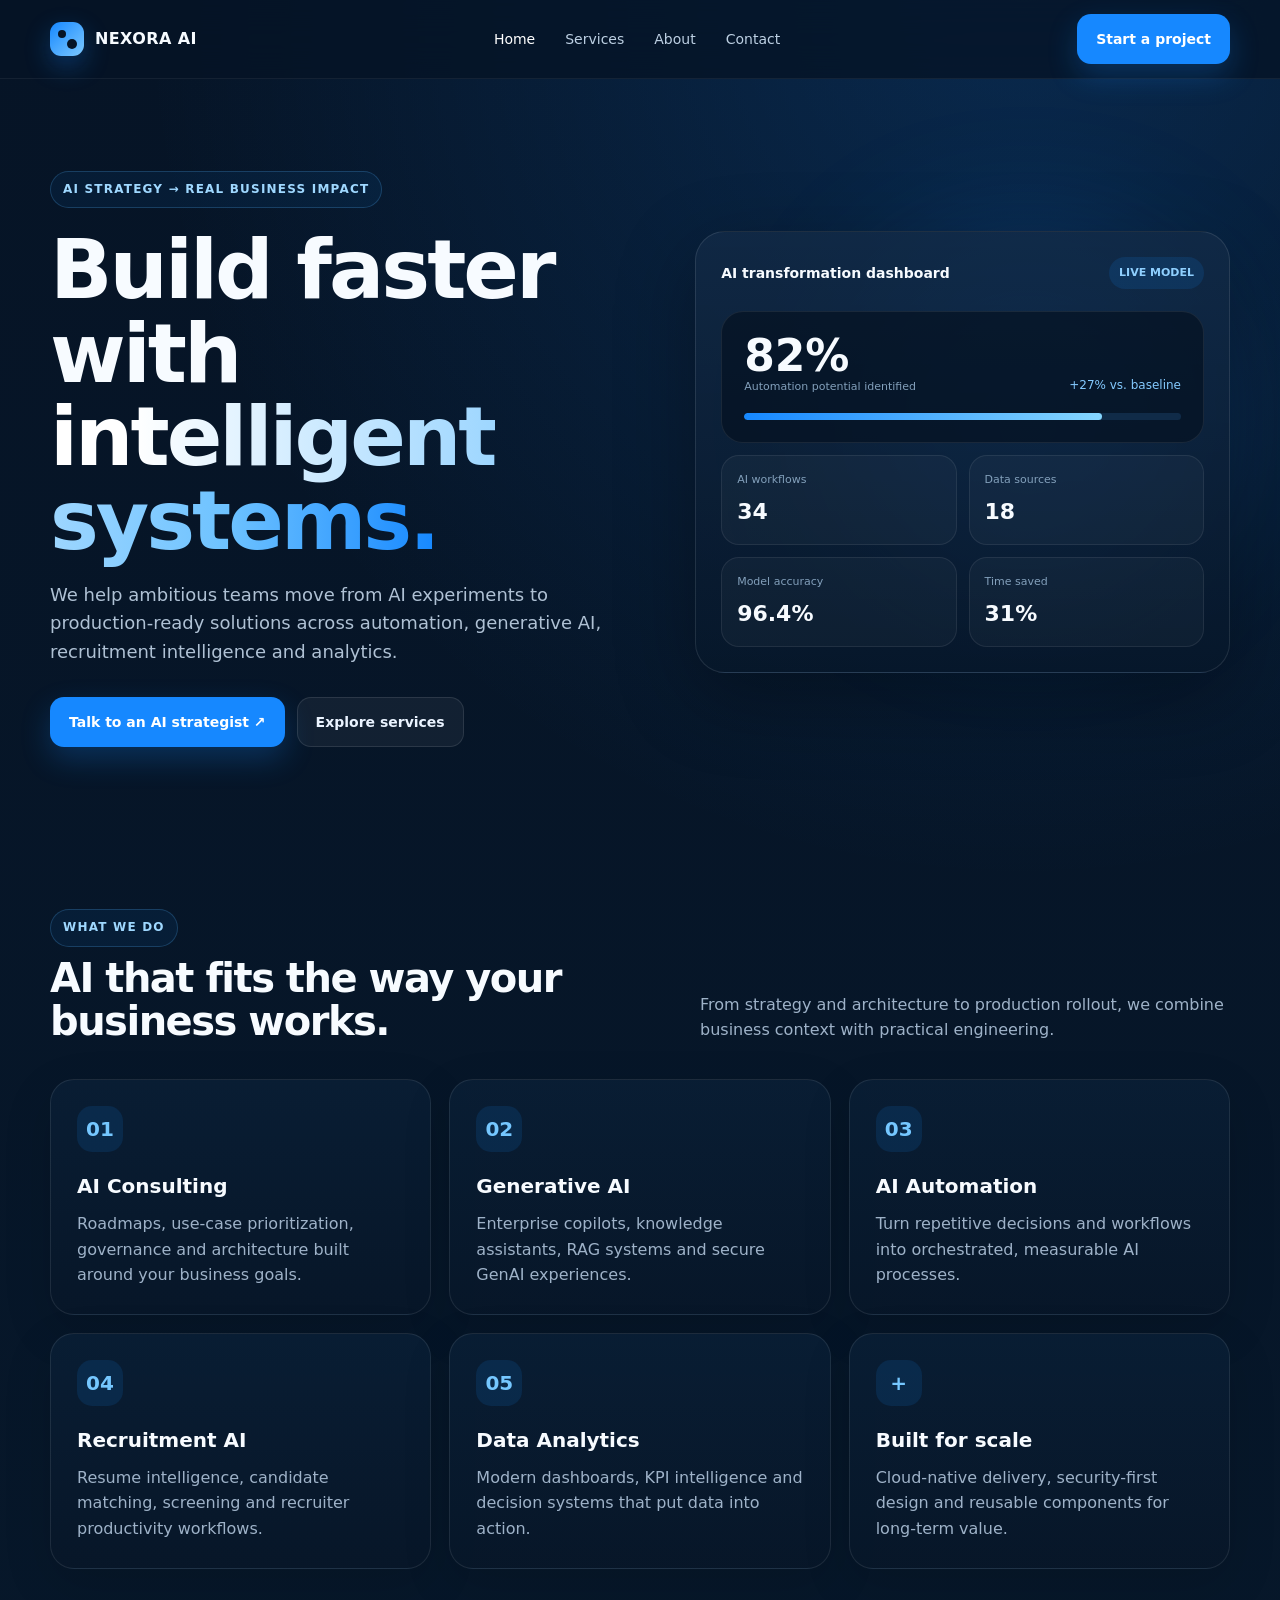
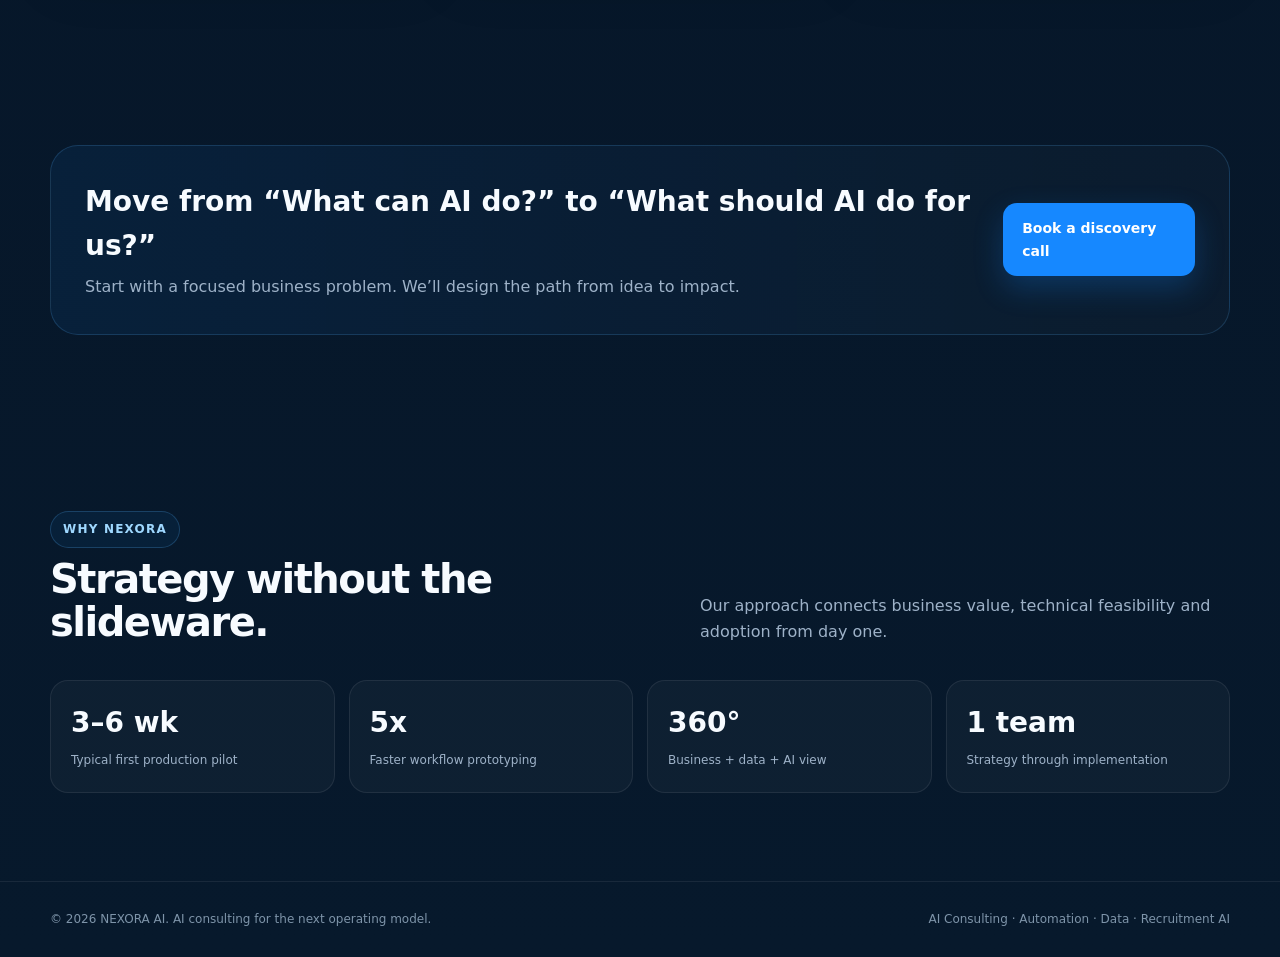
==== index.html @ 4a462bf7 "Add files via upload Add files via upload" ====
<!doctype html>
<html lang="en">
<head>
<meta charset="utf-8">
<meta name="viewport" content="width=device-width,initial-scale=1">
<title>AI Consulting | NEXORA AI</title>
<meta name="description" content="NEXORA AI helps organizations turn AI into measurable business outcomes through consulting, automation, data and recruitment intelligence.">
<link rel="stylesheet" href="styles.css">
</head>
<body>
<header class="nav">
  <div class="container nav-inner">
    <a href="index.html" class="logo"><span class="logo-mark"></span><span>NEXORA AI</span></a>
    <button class="mobile-toggle" aria-label="Open menu">☰</button>
    <nav class="nav-links"><a class="active" href="index.html">Home</a><a class="" href="services.html">Services</a><a class="" href="about.html">About</a><a class="" href="contact.html">Contact</a></nav>
    <a class="btn btn-primary" href="contact.html">Start a project</a>
  </div>
</header>

<main>
<section class="hero">
  <div class="container hero-grid">
    <div>
      <div class="eyebrow">AI strategy → real business impact</div>
      <h1>Build faster with <span>intelligent systems.</span></h1>
      <p>We help ambitious teams move from AI experiments to production-ready solutions across automation, generative AI, recruitment intelligence and analytics.</p>
      <div class="hero-actions">
        <a class="btn btn-primary" href="contact.html">Talk to an AI strategist ↗</a>
        <a class="btn btn-ghost" href="services.html">Explore services</a>
      </div>
    </div>
    <div class="hero-visual">
      <div class="glow"></div>
      <div class="ai-panel">
        <div class="panel-top"><div class="panel-title">AI transformation dashboard</div><div class="badge">LIVE MODEL</div></div>
        <div class="metric-card">
          <div class="metric-row"><div><div class="metric-big">82%</div><div class="mini-label">Automation potential identified</div></div><div class="metric-note">+27% vs. baseline</div></div>
          <div class="progress"><span></span></div>
        </div>
        <div class="mini-grid">
          <div class="mini-card"><div class="mini-label">AI workflows</div><div class="mini-value">34</div></div>
          <div class="mini-card"><div class="mini-label">Data sources</div><div class="mini-value">18</div></div>
          <div class="mini-card"><div class="mini-label">Model accuracy</div><div class="mini-value">96.4%</div></div>
          <div class="mini-card"><div class="mini-label">Time saved</div><div class="mini-value">31%</div></div>
        </div>
      </div>
    </div>
  </div>
</section>

<section class="section">
  <div class="container">
    <div class="section-head">
      <div><div class="eyebrow">What we do</div><h2>AI that fits the way your business works.</h2></div>
      <p>From strategy and architecture to production rollout, we combine business context with practical engineering.</p>
    </div>
    <div class="grid-3">
      <a class="card" href="services.html#consulting"><div class="icon">01</div><h3>AI Consulting</h3><p>Roadmaps, use-case prioritization, governance and architecture built around your business goals.</p></a>
      <a class="card" href="services.html#genai"><div class="icon">02</div><h3>Generative AI</h3><p>Enterprise copilots, knowledge assistants, RAG systems and secure GenAI experiences.</p></a>
      <a class="card" href="services.html#automation"><div class="icon">03</div><h3>AI Automation</h3><p>Turn repetitive decisions and workflows into orchestrated, measurable AI processes.</p></a>
      <a class="card" href="services.html#recruitment"><div class="icon">04</div><h3>Recruitment AI</h3><p>Resume intelligence, candidate matching, screening and recruiter productivity workflows.</p></a>
      <a class="card" href="services.html#analytics"><div class="icon">05</div><h3>Data Analytics</h3><p>Modern dashboards, KPI intelligence and decision systems that put data into action.</p></a>
      <div class="card"><div class="icon">+</div><h3>Built for scale</h3><p>Cloud-native delivery, security-first design and reusable components for long-term value.</p></div>
    </div>
  </div>
</section>

<section class="section">
  <div class="container">
    <div class="band">
      <div class="band-inner">
        <div><h3>Move from “What can AI do?” to “What should AI do for us?”</h3><p>Start with a focused business problem. We’ll design the path from idea to impact.</p></div>
        <a class="btn btn-primary" href="contact.html">Book a discovery call</a>
      </div>
    </div>
  </div>
</section>

<section class="section">
  <div class="container">
    <div class="section-head"><div><div class="eyebrow">Why NEXORA</div><h2>Strategy without the slideware.</h2></div><p>Our approach connects business value, technical feasibility and adoption from day one.</p></div>
    <div class="stat-row">
      <div class="stat"><b>3–6 wk</b><span>Typical first production pilot</span></div>
      <div class="stat"><b>5x</b><span>Faster workflow prototyping</span></div>
      <div class="stat"><b>360°</b><span>Business + data + AI view</span></div>
      <div class="stat"><b>1 team</b><span>Strategy through implementation</span></div>
    </div>
  </div>
</section>
</main>

<footer class="footer">
  <div class="container footer-inner">
    <div>© 2026 NEXORA AI. AI consulting for the next operating model.</div>
    <div>AI Consulting · Automation · Data · Recruitment AI</div>
  </div>
</footer>
<script src="script.js"></script>
</body>
</html>
---- styles.css ----
:root{
  --navy:#061426;
  --navy-2:#0b1e35;
  --blue:#1688ff;
  --blue-2:#58b8ff;
  --white:#f7fbff;
  --muted:#9eb2c8;
  --line:rgba(255,255,255,.10);
  --card:rgba(11,30,53,.72);
  --shadow:0 24px 80px rgba(0,0,0,.30);
  --radius:24px;
  --max:1180px;
}
*{box-sizing:border-box}
html{scroll-behavior:smooth}
body{
  margin:0;
  font-family:Inter,ui-sans-serif,system-ui,-apple-system,BlinkMacSystemFont,"Segoe UI",sans-serif;
  background:
    radial-gradient(circle at 80% 0%, rgba(22,136,255,.18), transparent 32%),
    linear-gradient(180deg,#061426 0%,#07192c 100%);
  color:var(--white);
  line-height:1.6;
}
a{color:inherit;text-decoration:none}
img{max-width:100%;display:block}
.container{width:min(var(--max),calc(100% - 40px));margin:auto}
.nav{
  position:sticky;top:0;z-index:50;
  backdrop-filter:blur(18px);
  background:rgba(6,20,38,.78);
  border-bottom:1px solid rgba(255,255,255,.06);
}
.nav-inner{height:78px;display:flex;align-items:center;justify-content:space-between;gap:24px}
.logo{display:flex;align-items:center;gap:11px;font-weight:800;letter-spacing:.4px}
.logo-mark{
  width:34px;height:34px;border-radius:11px;position:relative;overflow:hidden;
  background:linear-gradient(135deg,var(--blue),#7cc8ff);
  box-shadow:0 10px 26px rgba(22,136,255,.30);
}
.logo-mark:before,.logo-mark:after{content:"";position:absolute;background:#061426;border-radius:50%}
.logo-mark:before{width:8px;height:8px;left:8px;top:8px}
.logo-mark:after{width:10px;height:10px;right:7px;bottom:7px}
.nav-links{display:flex;align-items:center;gap:30px;color:#bdd0e3;font-size:14px}
.nav-links a{transition:.2s}
.nav-links a:hover,.nav-links a.active{color:#fff}
.btn{
  display:inline-flex;align-items:center;justify-content:center;gap:9px;
  border-radius:14px;padding:13px 18px;font-weight:700;font-size:14px;
  border:1px solid transparent;cursor:pointer;transition:.2s;
}
.btn-primary{background:var(--blue);color:#fff;box-shadow:0 12px 30px rgba(22,136,255,.24)}
.btn-primary:hover{transform:translateY(-1px);background:#2b98ff}
.btn-ghost{background:rgba(255,255,255,.05);border-color:var(--line);color:#eaf3ff}
.mobile-toggle{display:none;background:none;border:0;color:#fff;font-size:26px}
.hero{padding:92px 0 74px}
.hero-grid{display:grid;grid-template-columns:1.05fr .95fr;gap:54px;align-items:center}
.eyebrow{
  display:inline-flex;align-items:center;gap:8px;padding:8px 12px;border:1px solid rgba(88,184,255,.22);
  border-radius:999px;background:rgba(22,136,255,.07);color:#9fd8ff;font-size:12px;font-weight:800;text-transform:uppercase;letter-spacing:1.2px;
}
.hero h1{font-size:clamp(48px,7vw,82px);line-height:1.02;letter-spacing:-3px;margin:20px 0 18px;max-width:730px}
.hero h1 span{
  background:linear-gradient(90deg,#fff 10%,#6dc2ff 75%,#1688ff);
  -webkit-background-clip:text;background-clip:text;color:transparent;
}
.hero p{font-size:18px;color:#afc1d4;max-width:650px;margin:0 0 30px}
.hero-actions{display:flex;gap:12px;flex-wrap:wrap}
.hero-visual{position:relative;min-height:500px}
.glow{position:absolute;inset:8% 6% auto auto;width:340px;height:340px;border-radius:50%;background:rgba(22,136,255,.26);filter:blur(70px)}
.ai-panel{
  position:relative;z-index:2;
  margin-top:22px;padding:25px;border:1px solid rgba(255,255,255,.10);
  border-radius:30px;background:linear-gradient(180deg,rgba(18,42,70,.82),rgba(7,23,42,.88));
  box-shadow:var(--shadow);overflow:hidden
}
.ai-panel:after{
  content:"";position:absolute;inset:0;background:
  linear-gradient(90deg,transparent 49.5%,rgba(255,255,255,.06) 50%,transparent 50.5%),
  linear-gradient(0deg,transparent 49.5%,rgba(255,255,255,.04) 50%,transparent 50.5%);
  background-size:42px 42px;opacity:.35;pointer-events:none
}
.panel-top{display:flex;justify-content:space-between;align-items:center;position:relative;z-index:2}
.badge{padding:7px 10px;border-radius:999px;background:rgba(22,136,255,.13);color:#8fd0ff;font-size:11px;font-weight:800}
.panel-title{font-size:14px;font-weight:800}
.metric-card{
  margin-top:22px;padding:22px;border-radius:22px;background:rgba(5,18,33,.70);border:1px solid rgba(255,255,255,.08);position:relative;z-index:2
}
.metric-row{display:flex;justify-content:space-between;gap:20px;align-items:end}
.metric-big{font-size:44px;font-weight:850;line-height:1}
.metric-note{font-size:12px;color:#84caff}
.progress{height:7px;border-radius:999px;background:#102b48;margin-top:18px;overflow:hidden}
.progress>span{display:block;height:100%;width:82%;background:linear-gradient(90deg,var(--blue),#85d6ff);border-radius:inherit}
.mini-grid{display:grid;grid-template-columns:repeat(2,1fr);gap:12px;margin-top:12px;position:relative;z-index:2}
.mini-card{padding:15px;border:1px solid rgba(255,255,255,.08);border-radius:18px;background:rgba(255,255,255,.03)}
.mini-label{font-size:11px;color:#83a0bb}.mini-value{font-size:22px;font-weight:800;margin-top:5px}
.section{padding:88px 0}
.section-head{display:flex;justify-content:space-between;align-items:end;gap:30px;margin-bottom:36px}
.section-head h2{font-size:40px;line-height:1.08;letter-spacing:-1.5px;margin:10px 0 0}
.section-head p{max-width:530px;color:var(--muted);margin:0}
.grid-3{display:grid;grid-template-columns:repeat(3,1fr);gap:18px}
.grid-2{display:grid;grid-template-columns:repeat(2,1fr);gap:18px}
.card{
  padding:26px;border:1px solid rgba(255,255,255,.09);border-radius:24px;
  background:linear-gradient(180deg,rgba(10,31,54,.84),rgba(8,23,41,.84));
  box-shadow:0 16px 50px rgba(0,0,0,.12)
}
.card:hover{border-color:rgba(88,184,255,.32);transform:translateY(-2px);transition:.2s}
.icon{
  width:46px;height:46px;border-radius:15px;display:grid;place-items:center;
  background:rgba(22,136,255,.12);color:#75c7ff;font-size:20px;font-weight:800;margin-bottom:18px
}
.card h3{font-size:20px;margin:0 0 9px}.card p{color:var(--muted);margin:0}
.service-list{margin-top:16px;display:flex;flex-wrap:wrap;gap:7px}
.tag{font-size:11px;color:#b9d7ef;padding:6px 9px;border-radius:999px;border:1px solid rgba(255,255,255,.08);background:rgba(255,255,255,.03)}
.band{
  padding:34px;border-radius:28px;border:1px solid rgba(88,184,255,.18);
  background:linear-gradient(90deg,rgba(22,136,255,.08),rgba(255,255,255,.02))
}
.band-inner{display:flex;align-items:center;justify-content:space-between;gap:25px}
.band h3{font-size:28px;margin:0 0 5px}.band p{margin:0;color:var(--muted)}
.stat-row{display:grid;grid-template-columns:repeat(4,1fr);gap:14px;margin-top:28px}
.stat{padding:20px;border:1px solid rgba(255,255,255,.08);border-radius:18px;background:rgba(255,255,255,.03)}
.stat b{display:block;font-size:28px}.stat span{font-size:12px;color:var(--muted)}
.page-hero{padding:82px 0 55px}.page-hero h1{font-size:64px;line-height:1.02;letter-spacing:-2px;margin:16px 0}.page-hero p{max-width:700px;color:var(--muted);font-size:18px}
.about-layout{display:grid;grid-template-columns:.9fr 1.1fr;gap:45px;align-items:center}
.about-box{min-height:370px;border-radius:30px;padding:28px;border:1px solid rgba(255,255,255,.09);background:
  radial-gradient(circle at 30% 30%,rgba(22,136,255,.23),transparent 36%),
  linear-gradient(145deg,#0d2948,#071527);display:flex;align-items:end}
.about-mark{font-size:90px;font-weight:900;letter-spacing:-7px;line-height:.9;color:rgba(255,255,255,.12)}
.timeline{display:grid;gap:14px}.step{display:grid;grid-template-columns:44px 1fr;gap:16px;padding:18px;border:1px solid rgba(255,255,255,.08);border-radius:18px;background:rgba(255,255,255,.03)}
.num{width:44px;height:44px;border-radius:14px;background:rgba(22,136,255,.14);display:grid;place-items:center;color:#83ceff;font-weight:800}
.contact-grid{display:grid;grid-template-columns:.8fr 1.2fr;gap:22px}
.contact-info{padding:28px;border:1px solid rgba(255,255,255,.08);border-radius:24px;background:rgba(255,255,255,.03)}
.contact-info h3{margin-top:0}.contact-item{padding:14px 0;border-bottom:1px solid rgba(255,255,255,.07)}.contact-item:last-child{border-bottom:0}
.contact-item span{display:block;font-size:11px;color:#7892ac;text-transform:uppercase;letter-spacing:1px}.contact-item strong{font-size:15px}
.form{padding:28px;border:1px solid rgba(255,255,255,.08);border-radius:24px;background:linear-gradient(180deg,rgba(10,31,54,.84),rgba(7,22,40,.84))}
.fields{display:grid;grid-template-columns:1fr 1fr;gap:15px}.field{display:flex;flex-direction:column;gap:7px}.field.full{grid-column:1/-1}
label{font-size:12px;color:#a7bed4}.input,textarea{
  width:100%;padding:13px 14px;border:1px solid rgba(255,255,255,.10);border-radius:14px;background:#071a2e;color:#fff;outline:none
}
.input:focus,textarea:focus{border-color:rgba(88,184,255,.55);box-shadow:0 0 0 3px rgba(22,136,255,.10)}
textarea{min-height:130px;resize:vertical}.form-footer{display:flex;justify-content:space-between;align-items:center;margin-top:16px;gap:16px}.fine{font-size:11px;color:#7189a1}
.footer{border-top:1px solid rgba(255,255,255,.07);padding:28px 0;color:#7e94a9;font-size:12px}
.footer-inner{display:flex;justify-content:space-between;gap:20px}
.success{display:none;margin-top:12px;padding:11px 13px;border-radius:12px;background:rgba(22,136,255,.12);border:1px solid rgba(88,184,255,.18);color:#a9dcff;font-size:13px}
@media (max-width: 980px){
  .hero-grid,.about-layout,.contact-grid{grid-template-columns:1fr}
  .hero-visual{min-height:400px}.grid-3{grid-template-columns:repeat(2,1fr)}
  .nav-links{display:none}.mobile-toggle{display:block}.nav.open .nav-links{
    display:flex;position:absolute;left:20px;right:20px;top:72px;flex-direction:column;align-items:stretch;
    padding:18px;background:#081a2e;border:1px solid var(--line);border-radius:18px
  }
  .nav.open .nav-links a{padding:10px}
}
@media (max-width: 680px){
  .container{width:min(var(--max),calc(100% - 28px))}
  .hero{padding-top:62px}.hero h1{font-size:48px;letter-spacing:-2px}.page-hero h1{font-size:48px}
  .section{padding:66px 0}.section-head{display:block}.section-head h2{font-size:32px}.section-head p{margin-top:12px}
  .grid-3,.grid-2,.stat-row,.fields{grid-template-columns:1fr}
  .field.full{grid-column:auto}.band-inner,.form-footer,.footer-inner{flex-direction:column;align-items:flex-start}
  .ai-panel{padding:18px}.hero-visual{min-height:330px}.metric-big{font-size:38px}
}
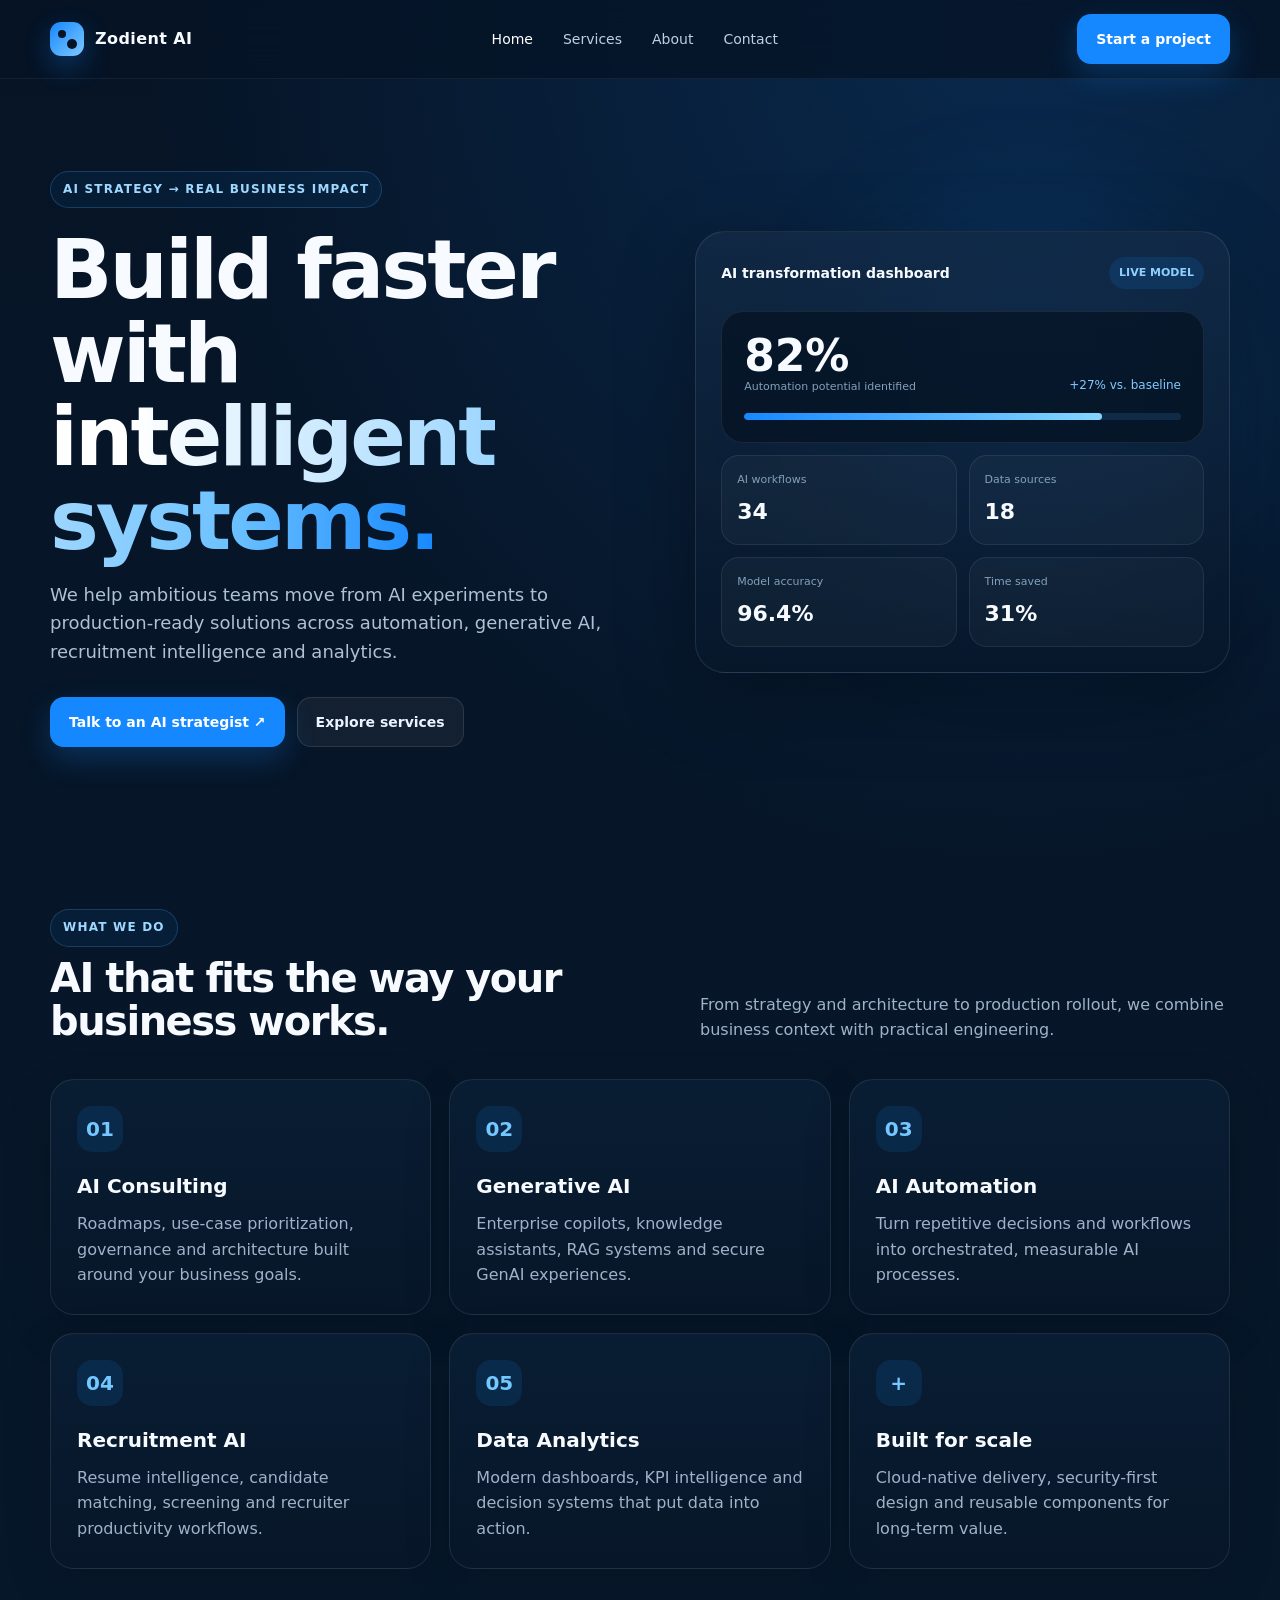
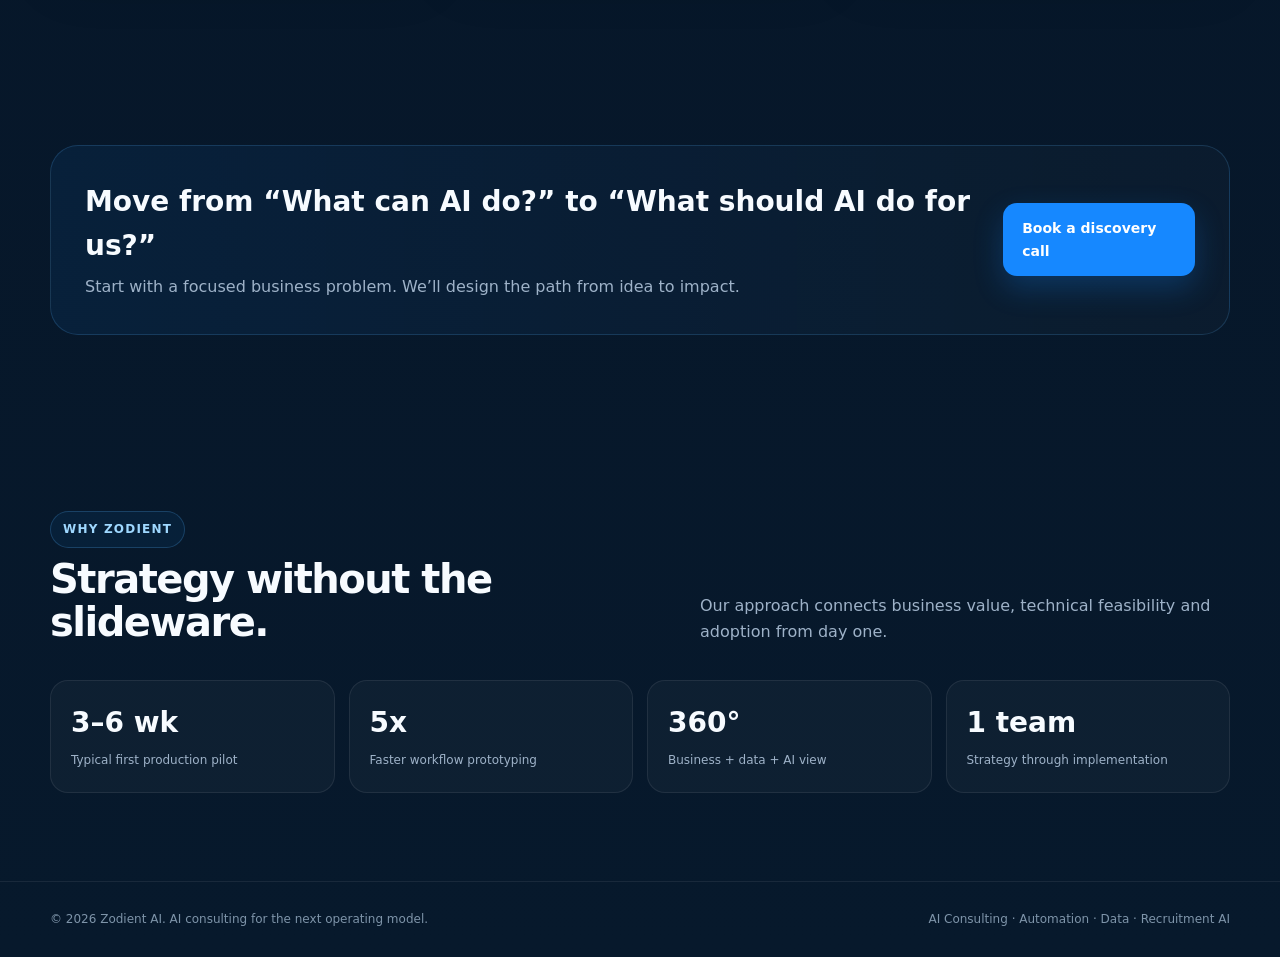
==== commit cd20c958: "Update index.html" ====
--- a/index.html
+++ b/index.html
@@ -3,14 +3,14 @@
 <head>
 <meta charset="utf-8">
 <meta name="viewport" content="width=device-width,initial-scale=1">
-<title>AI Consulting | NEXORA AI</title>
-<meta name="description" content="NEXORA AI helps organizations turn AI into measurable business outcomes through consulting, automation, data and recruitment intelligence.">
+<title>AI Consulting | Zodient Technologies AI</title>
+<meta name="description" content="Zodient helps organizations turn AI into measurable business outcomes through consulting, automation, data and recruitment intelligence.">
 <link rel="stylesheet" href="styles.css">
 </head>
 <body>
 <header class="nav">
   <div class="container nav-inner">
-    <a href="index.html" class="logo"><span class="logo-mark"></span><span>NEXORA AI</span></a>
+    <a href="index.html" class="logo"><span class="logo-mark"></span><span>Zodient AI</span></a>
     <button class="mobile-toggle" aria-label="Open menu">☰</button>
     <nav class="nav-links"><a class="active" href="index.html">Home</a><a class="" href="services.html">Services</a><a class="" href="about.html">About</a><a class="" href="contact.html">Contact</a></nav>
     <a class="btn btn-primary" href="contact.html">Start a project</a>
@@ -78,7 +78,7 @@
 
 <section class="section">
   <div class="container">
-    <div class="section-head"><div><div class="eyebrow">Why NEXORA</div><h2>Strategy without the slideware.</h2></div><p>Our approach connects business value, technical feasibility and adoption from day one.</p></div>
+    <div class="section-head"><div><div class="eyebrow">Why Zodient</div><h2>Strategy without the slideware.</h2></div><p>Our approach connects business value, technical feasibility and adoption from day one.</p></div>
     <div class="stat-row">
       <div class="stat"><b>3–6 wk</b><span>Typical first production pilot</span></div>
       <div class="stat"><b>5x</b><span>Faster workflow prototyping</span></div>
@@ -91,7 +91,7 @@
 
 <footer class="footer">
   <div class="container footer-inner">
-    <div>© 2026 NEXORA AI. AI consulting for the next operating model.</div>
+    <div>© 2026 Zodient AI. AI consulting for the next operating model.</div>
     <div>AI Consulting · Automation · Data · Recruitment AI</div>
   </div>
 </footer>
